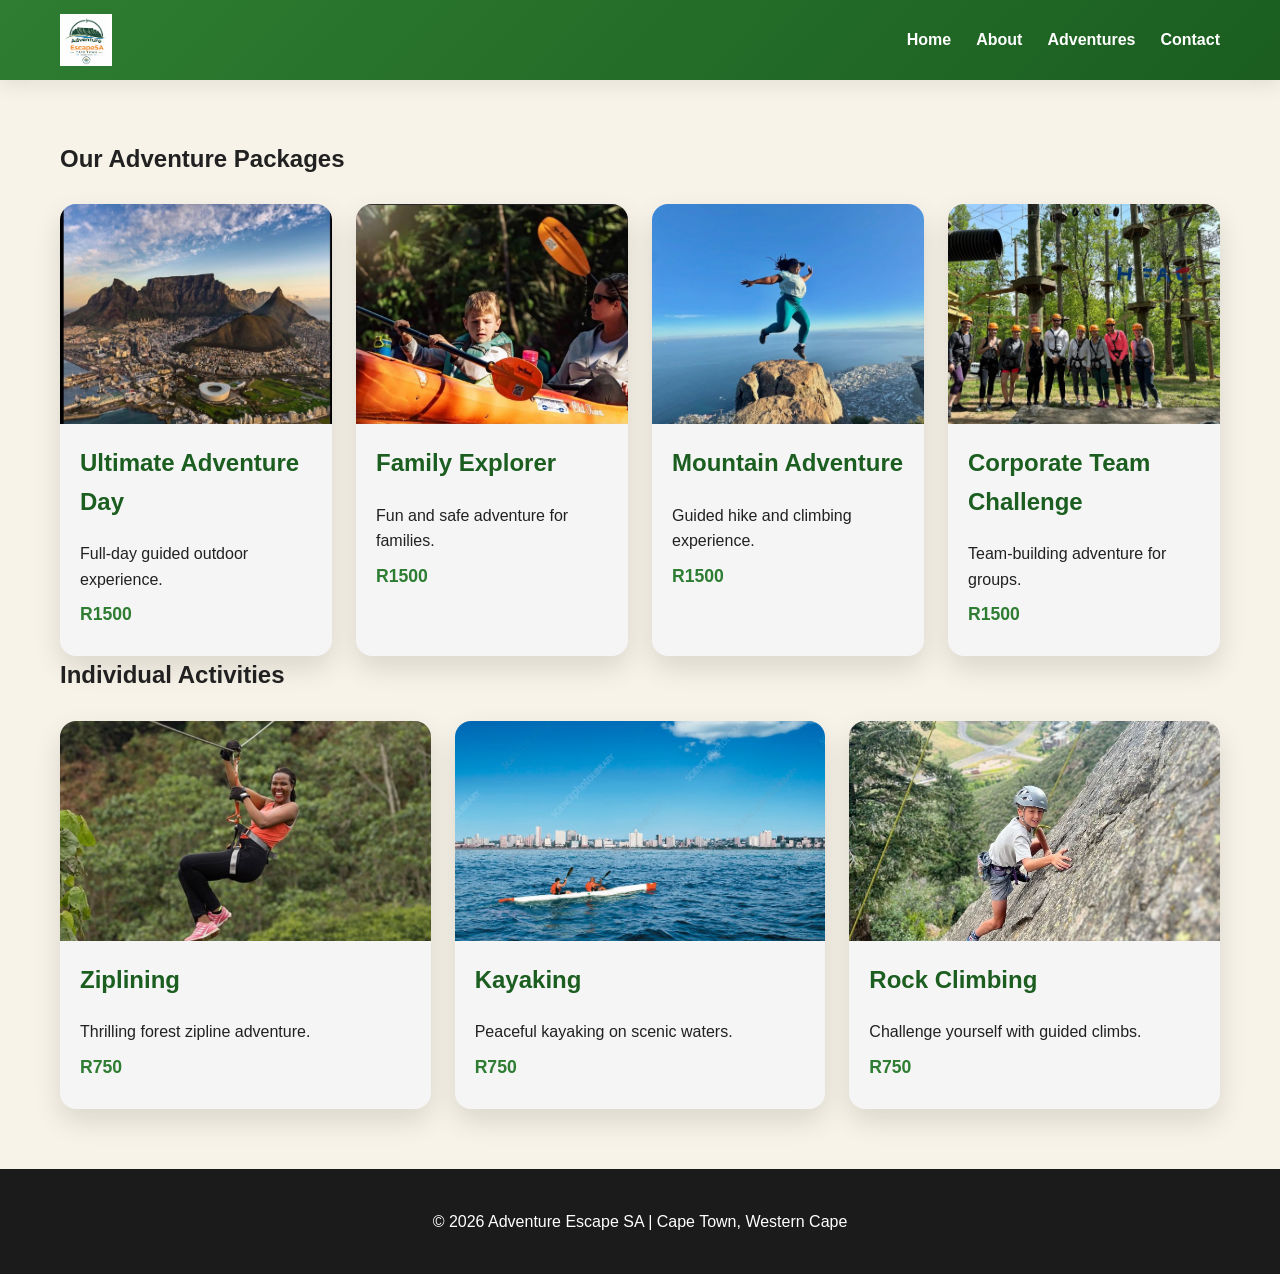
==== adventures.html @ 023061f1 "Initial website commit" ====
<!doctype html>
<html lang="en">
  <head>
    <meta charset="UTF-8" />
    <meta name="viewport" content="width=device-width, initial-scale=1.0" />
    <title>Adventures | Adventure Escape SA</title>
    <link rel="stylesheet" href="assets/css/style.css" />
  </head>
  <body>
    <header>
      <nav>
        <img
          src="assets/images/Adventure Escape SA Logo.png"
          alt="Adventure Escape SA Logo"
          class="logo"
        />
        <ul>
          <li><a href="index.html">Home</a></li>
          <li><a href="about.html">About</a></li>
          <li><a href="adventures.html">Adventures</a></li>
          <li><a href="contact.html">Contact</a></li>
        </ul>
      </nav>
    </header>

    <section class="adventures">
      <h1>Our Adventure Packages</h1>
      <div class="cards">
        <article class="card">
          <img
            src="assets/images/capetownmountain landscape.jpeg"
            alt="Ultimate Adventure Day"
          />
          <div class="card-content">
            <h2>Ultimate Adventure Day</h2>
            <p>Full-day guided outdoor experience.</p>
            <p><strong>R1500</strong></p>
          </div>
        </article>

        <article class="card">
          <img
            src="assets/images/family kayaking outdoors.jpeg"
            alt="Family Explorer"
          />
          <div class="card-content">
            <h2>Family Explorer</h2>
            <p>Fun and safe adventure for families.</p>
            <p><strong>R1500</strong></p>
          </div>
        </article>

        <article class="card">
          <img
            src="assets/images/mountain hike.jpeg"
            alt="Mountain Adventure"
          />
          <div class="card-content">
            <h2>Mountain Adventure</h2>
            <p>Guided hike and climbing experience.</p>
            <p><strong>R1500</strong></p>
          </div>
        </article>

        <article class="card">
          <img
            src="assets/images/team building outdoors.jpeg"
            alt="Corporate Team Challenge"
          />
          <div class="card-content">
            <h2>Corporate Team Challenge</h2>
            <p>Team-building adventure for groups.</p>
            <p><strong>R1500</strong></p>
          </div>
        </article>
      </div>

      <h1>Individual Activities</h1>
      <div class="cards">
        <article class="card">
          <img src="assets/images/ziplining forest.jpeg" alt="Ziplining" />
          <div class="card-content">
            <h2>Ziplining</h2>
            <p>Thrilling forest zipline adventure.</p>
            <p><strong>R750</strong></p>
          </div>
        </article>

        <article class="card">
          <img src="assets/images/kayaking river.jpeg" alt="Kayaking" />
          <div class="card-content">
            <h2>Kayaking</h2>
            <p>Peaceful kayaking on scenic waters.</p>
            <p><strong>R750</strong></p>
          </div>
        </article>

        <article class="card">
          <img
            src="assets/images/rock climbing wall.jpeg"
            alt="Rock Climbing"
          />
          <div class="card-content">
            <h2>Rock Climbing</h2>
            <p>Challenge yourself with guided climbs.</p>
            <p><strong>R750</strong></p>
          </div>
        </article>
      </div>
    </section>

    <footer>
      <p>&copy; 2026 Adventure Escape SA | Cape Town, Western Cape</p>
    </footer>
  </body>
</html>
---- assets/css/style.css ----
:root {
  --forest: #2E7D32;
  --forest-dark: #1B5E20;
  --orange: #F57C00;
  --sand: #F8F3E8;
  --white: #FFFFFF;
  --text: #212121;
  --muted: #4a4a4a;
  --card: #F5F5F5;
  --shadow: 0 12px 28px rgba(0, 0, 0, 0.12);
}

* {
  box-sizing: border-box;
}

html {
  scroll-behavior: smooth;
}

body {
  margin: 0;
  font-family: 'Poppins', sans-serif;
  background: var(--sand);
  color: var(--text);
  line-height: 1.6;
}

img {
  display: block;
  max-width: 100%;
}

a {
  text-decoration: none;
}

header {
  background: linear-gradient(135deg, var(--forest) 0%, var(--forest-dark) 100%);
  box-shadow: 0 6px 18px rgba(0, 0, 0, 0.08);
}

nav {
  max-width: 1200px;
  margin: 0 auto;
  padding: 14px 20px;
  display: flex;
  align-items: center;
  justify-content: space-between;
  gap: 20px;
}

.logo {
  height: 52px;
  width: auto;
  display: inline-block;
}

nav ul {
  display: flex;
  align-items: center;
  gap: 25px;
  list-style: none;
  margin: 0;
  padding: 0;
}

nav a {
  color: var(--white);
  font-weight: 700;
  transition: color 0.3s ease;
}

nav a:hover {
  color: var(--orange);
}

.hero {
  background: linear-gradient(rgba(22, 44, 25, 0.55), rgba(22, 44, 25, 0.55)),
    url("../images/capetownmountain landscape.jpeg") center/cover no-repeat;
  color: var(--white);
  text-align: center;
  padding: 120px 20px 100px;
}

.hero h1 {
  font-size: clamp(2.5rem, 4vw, 4rem);
  margin: 0 0 16px;
  letter-spacing: 0.04em;
}

.hero p {
  max-width: 720px;
  margin: 0 auto 24px;
  font-size: 1.15rem;
}

.btn {
  display: inline-block;
  background: var(--orange);
  color: var(--white);
  padding: 12px 26px;
  border-radius: 30px;
  font-weight: 700;
  border: none;
  cursor: pointer;
  transition: transform 0.2s ease, background 0.2s ease;
}

.btn:hover {
  background: #E36B00;
  transform: translateY(-1px);
}

section {
  max-width: 1200px;
  margin: 0 auto;
  padding: 60px 20px;
}

section h1,
section h2 {
  margin-top: 0;
}

.overview-grid,
.feature-grid,
.cards {
  display: grid;
  gap: 24px;
}

.overview-grid,
.feature-grid {
  grid-template-columns: repeat(auto-fit, minmax(220px, 1fr));
}

.overview-card,
.feature,
.card {
  background: var(--card);
  border-radius: 16px;
  box-shadow: var(--shadow);
  overflow: hidden;
}

.overview-card,
.feature {
  padding: 24px;
}

.overview-card h2,
.feature h2,
.card h2 {
  margin-top: 0;
  color: var(--forest-dark);
}

.stats {
  display: grid;
  grid-template-columns: repeat(auto-fit, minmax(200px, 1fr));
  gap: 20px;
  margin-top: 30px;
}

.stat {
  background: rgba(46, 125, 50, 0.08);
  border-left: 5px solid var(--orange);
  padding: 20px;
  border-radius: 10px;
}

.stat strong {
  display: block;
  font-size: 2rem;
  color: var(--forest);
}

.about-wrapper,
.contact-wrapper {
  display: grid;
  grid-template-columns: 1.2fr 0.8fr;
  gap: 30px;
  align-items: start;
}

.about-content,
.contact-panel {
  background: rgba(255, 255, 255, 0.7);
  border-radius: 16px;
  padding: 28px;
  box-shadow: var(--shadow);
}

.about-image {
  width: 100%;
  border-radius: 16px;
  min-height: 350px;
  object-fit: cover;
}

.cards {
  grid-template-columns: repeat(auto-fit, minmax(220px, 1fr));
  margin-top: 26px;
}

.card {
  display: flex;
  flex-direction: column;
}

.card img {
  width: 100%;
  height: 220px;
  object-fit: cover;
}

.card-content {
  padding: 20px;
}

.card-content p {
  margin: 0 0 8px;
}

.card-content strong {
  color: var(--forest);
  font-size: 1.1rem;
}

.contact-form {
  background: rgba(255, 255, 255, 0.75);
  border-radius: 16px;
  box-shadow: var(--shadow);
  padding: 28px;
  display: grid;
  gap: 16px;
}

.contact-form label {
  font-weight: 600;
}

.contact-form input,
.contact-form select,
.contact-form textarea {
  width: 100%;
  padding: 12px 14px;
  border-radius: 10px;
  border: 1px solid #d7d7d7;
  font: inherit;
}

.contact-form textarea {
  min-height: 120px;
  resize: vertical;
}

.contact-details {
  list-style: none;
  padding: 0;
  margin: 0;
  display: grid;
  gap: 12px;
}

footer {
  background: #1B1B1B;
  color: var(--white);
  text-align: center;
  padding: 24px 20px;
}

@media (max-width: 768px) {
  nav {
    flex-direction: column;
  }

  nav ul {
    flex-wrap: wrap;
    justify-content: center;
  }

  .about-wrapper,
  .contact-wrapper {
    grid-template-columns: 1fr;
  }
}
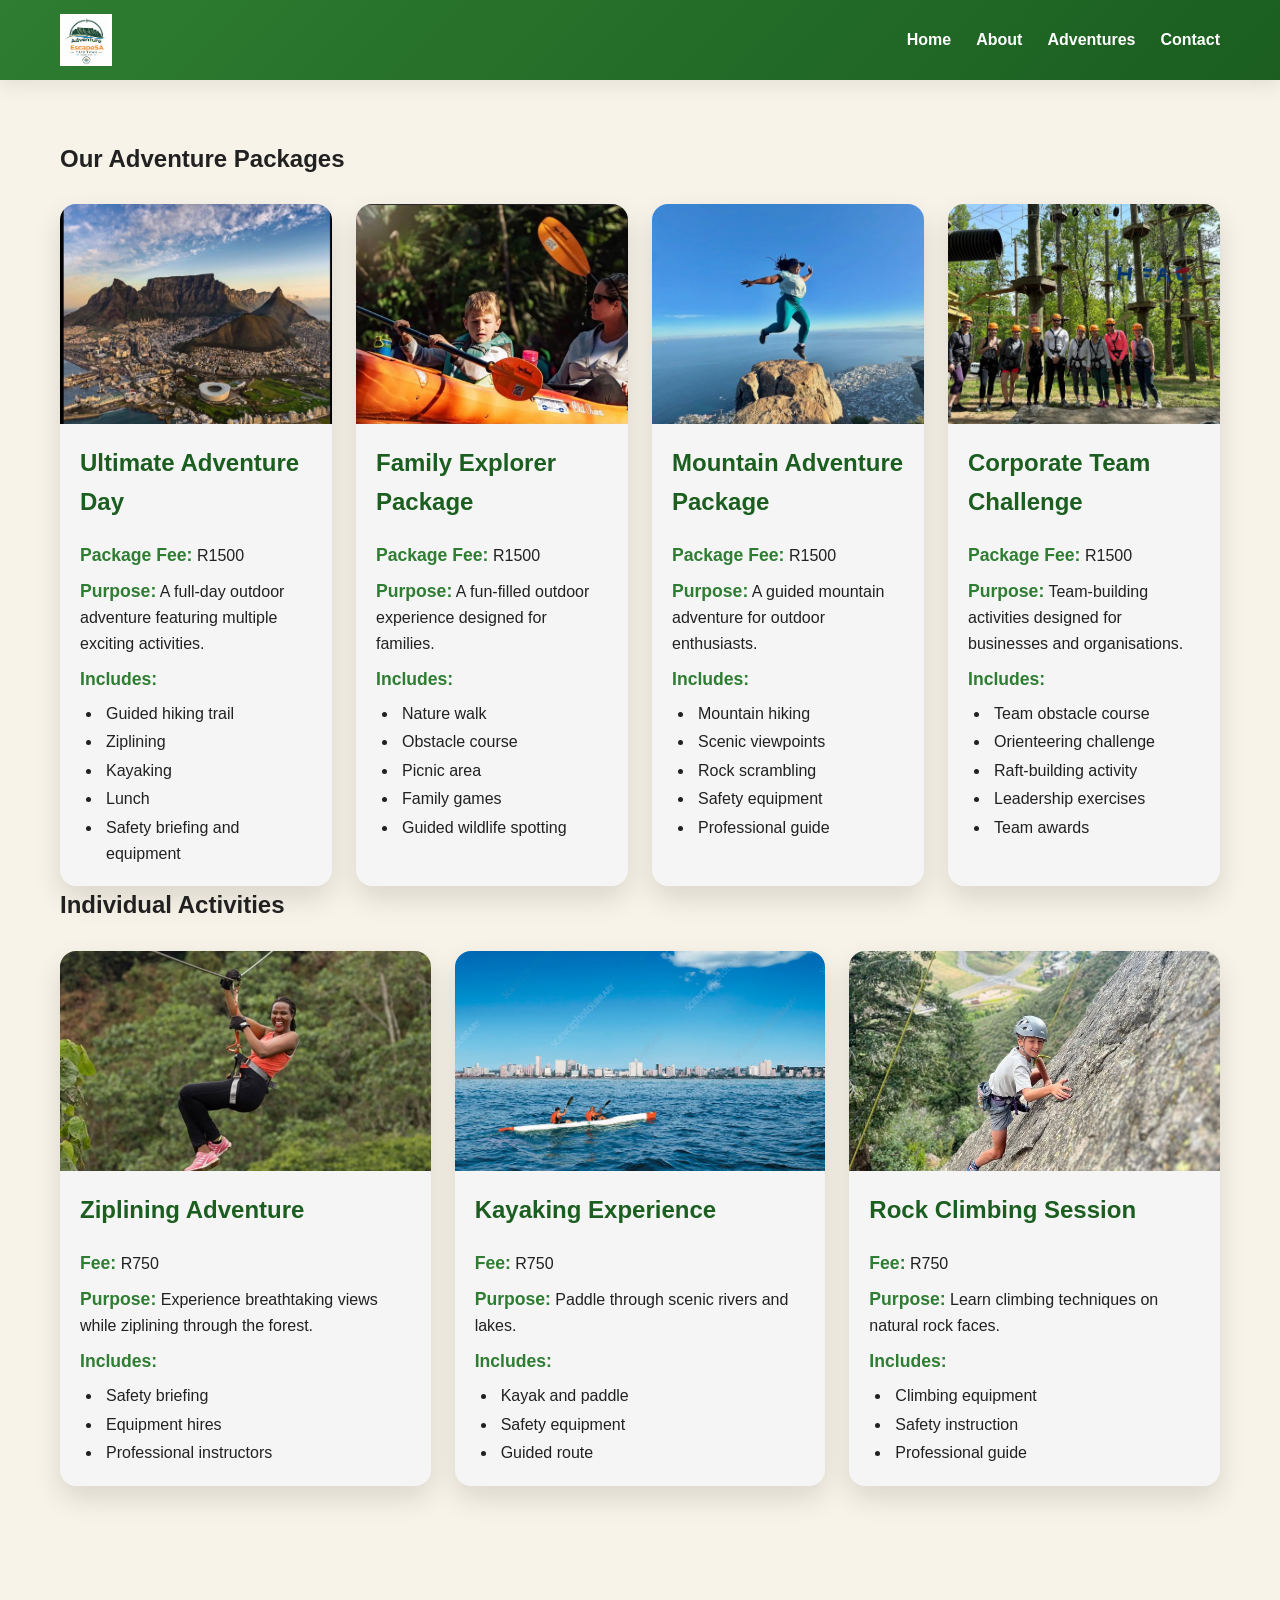
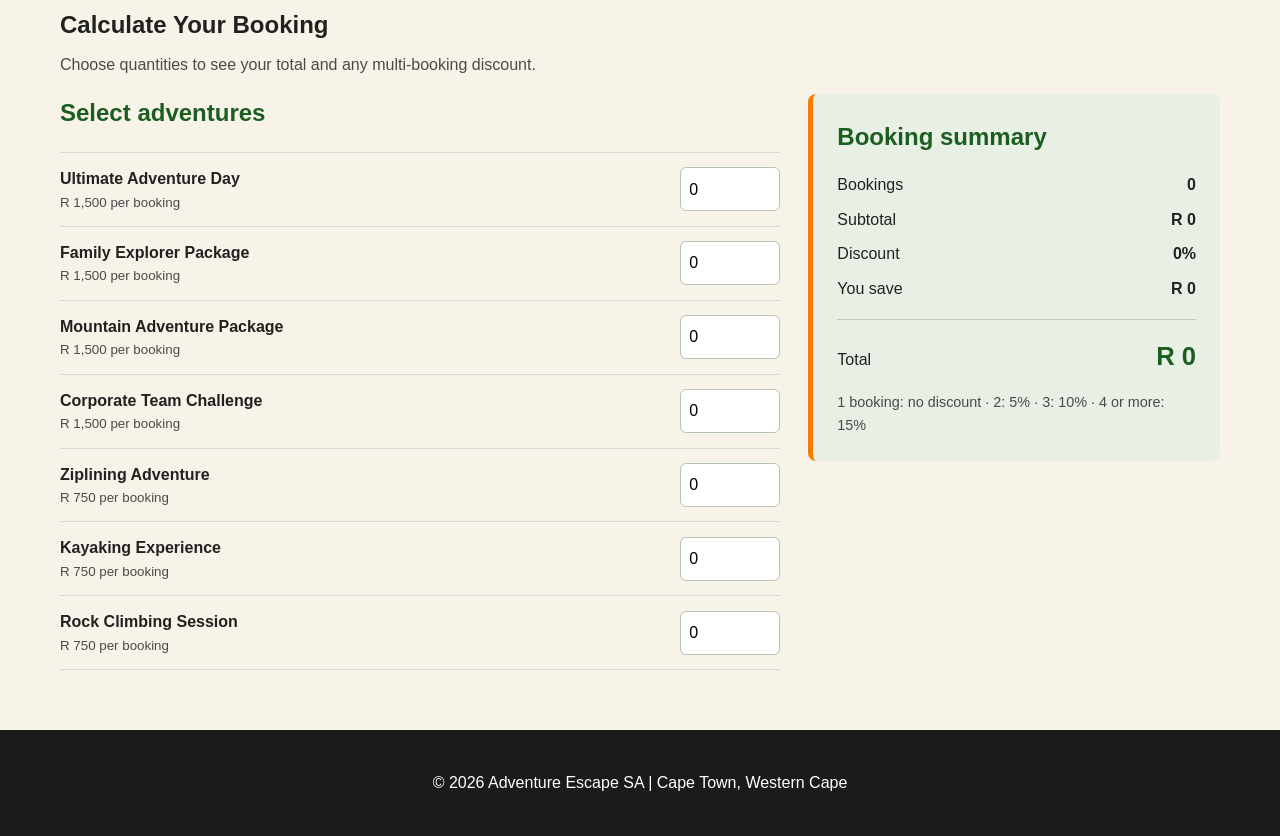
==== commit 03002a3c: "Add booking discount calculator" ====
--- a/adventures.html
+++ b/adventures.html
@@ -26,91 +26,202 @@
     <section class="adventures">
       <h1>Our Adventure Packages</h1>
       <div class="cards">
-        <article class="card">
+        <article class="card" data-price="1500">
           <img
             src="assets/images/capetownmountain landscape.jpeg"
             alt="Ultimate Adventure Day"
           />
           <div class="card-content">
             <h2>Ultimate Adventure Day</h2>
-            <p>Full-day guided outdoor experience.</p>
-            <p><strong>R1500</strong></p>
-          </div>
-        </article>
-
-        <article class="card">
+            <p><strong>Package Fee:</strong> R1500</p>
+            <p>
+              <strong>Purpose:</strong> A full-day outdoor adventure featuring
+              multiple exciting activities.
+            </p>
+            <p><strong>Includes:</strong></p>
+            <ul class="includes">
+              <li>Guided hiking trail</li>
+              <li>Ziplining</li>
+              <li>Kayaking</li>
+              <li>Lunch</li>
+              <li>Safety briefing and equipment</li>
+            </ul>
+          </div>
+        </article>
+
+        <article class="card" data-price="1500">
           <img
             src="assets/images/family kayaking outdoors.jpeg"
             alt="Family Explorer"
           />
           <div class="card-content">
-            <h2>Family Explorer</h2>
-            <p>Fun and safe adventure for families.</p>
-            <p><strong>R1500</strong></p>
-          </div>
-        </article>
-
-        <article class="card">
+            <h2>Family Explorer Package</h2>
+            <p><strong>Package Fee:</strong> R1500</p>
+            <p>
+              <strong>Purpose:</strong> A fun-filled outdoor experience designed
+              for families.
+            </p>
+            <p><strong>Includes:</strong></p>
+            <ul class="includes">
+              <li>Nature walk</li>
+              <li>Obstacle course</li>
+              <li>Picnic area</li>
+              <li>Family games</li>
+              <li>Guided wildlife spotting</li>
+            </ul>
+          </div>
+        </article>
+
+        <article class="card" data-price="1500">
           <img
             src="assets/images/mountain hike.jpeg"
             alt="Mountain Adventure"
           />
           <div class="card-content">
-            <h2>Mountain Adventure</h2>
-            <p>Guided hike and climbing experience.</p>
-            <p><strong>R1500</strong></p>
-          </div>
-        </article>
-
-        <article class="card">
+            <h2>Mountain Adventure Package</h2>
+            <p><strong>Package Fee:</strong> R1500</p>
+            <p>
+              <strong>Purpose:</strong> A guided mountain adventure for outdoor
+              enthusiasts.
+            </p>
+            <p><strong>Includes:</strong></p>
+            <ul class="includes">
+              <li>Mountain hiking</li>
+              <li>Scenic viewpoints</li>
+              <li>Rock scrambling</li>
+              <li>Safety equipment</li>
+              <li>Professional guide</li>
+            </ul>
+          </div>
+        </article>
+
+        <article class="card" data-price="1500">
           <img
             src="assets/images/team building outdoors.jpeg"
             alt="Corporate Team Challenge"
           />
           <div class="card-content">
             <h2>Corporate Team Challenge</h2>
-            <p>Team-building adventure for groups.</p>
-            <p><strong>R1500</strong></p>
+            <p><strong>Package Fee:</strong> R1500</p>
+            <p>
+              <strong>Purpose:</strong> Team-building activities designed for
+              businesses and organisations.
+            </p>
+            <p><strong>Includes:</strong></p>
+            <ul class="includes">
+              <li>Team obstacle course</li>
+              <li>Orienteering challenge</li>
+              <li>Raft-building activity</li>
+              <li>Leadership exercises</li>
+              <li>Team awards</li>
+            </ul>
           </div>
         </article>
       </div>
 
       <h1>Individual Activities</h1>
       <div class="cards">
-        <article class="card">
+        <article class="card" data-price="750">
           <img src="assets/images/ziplining forest.jpeg" alt="Ziplining" />
           <div class="card-content">
-            <h2>Ziplining</h2>
-            <p>Thrilling forest zipline adventure.</p>
-            <p><strong>R750</strong></p>
-          </div>
-        </article>
-
-        <article class="card">
+            <h2>Ziplining Adventure</h2>
+            <p><strong>Fee:</strong> R750</p>
+            <p>
+              <strong>Purpose:</strong> Experience breathtaking views while
+              ziplining through the forest.
+            </p>
+            <p><strong>Includes:</strong></p>
+            <ul class="includes">
+              <li>Safety briefing</li>
+              <li>Equipment hires</li>
+              <li>Professional instructors</li>
+            </ul>
+          </div>
+        </article>
+
+        <article class="card" data-price="750">
           <img src="assets/images/kayaking river.jpeg" alt="Kayaking" />
           <div class="card-content">
-            <h2>Kayaking</h2>
-            <p>Peaceful kayaking on scenic waters.</p>
-            <p><strong>R750</strong></p>
-          </div>
-        </article>
-
-        <article class="card">
+            <h2>Kayaking Experience</h2>
+            <p><strong>Fee:</strong> R750</p>
+            <p>
+              <strong>Purpose:</strong> Paddle through scenic rivers and lakes.
+            </p>
+            <p><strong>Includes:</strong></p>
+            <ul class="includes">
+              <li>Kayak and paddle</li>
+              <li>Safety equipment</li>
+              <li>Guided route</li>
+            </ul>
+          </div>
+        </article>
+
+        <article class="card" data-price="750">
           <img
             src="assets/images/rock climbing wall.jpeg"
             alt="Rock Climbing"
           />
           <div class="card-content">
-            <h2>Rock Climbing</h2>
-            <p>Challenge yourself with guided climbs.</p>
-            <p><strong>R750</strong></p>
-          </div>
-        </article>
+            <h2>Rock Climbing Session</h2>
+            <p><strong>Fee:</strong> R750</p>
+            <p>
+              <strong>Purpose:</strong> Learn climbing techniques on natural
+              rock faces.
+            </p>
+            <p><strong>Includes:</strong></p>
+            <ul class="includes">
+              <li>Climbing equipment</li>
+              <li>Safety instruction</li>
+              <li>Professional guide</li>
+            </ul>
+          </div>
+        </article>
+      </div>
+    </section>
+
+    <section class="booking-calculator" aria-labelledby="calculator-title">
+      <h1 id="calculator-title">Calculate Your Booking</h1>
+      <p class="calculator-intro">
+        Choose quantities to see your total and any multi-booking discount.
+      </p>
+      <div class="calculator-layout">
+        <div>
+          <h2>Select adventures</h2>
+          <div id="booking-options" class="booking-options"></div>
+        </div>
+        <aside class="calculator-summary" aria-live="polite">
+          <h2>Booking summary</h2>
+          <dl>
+            <div>
+              <dt>Bookings</dt>
+              <dd id="booking-count">0</dd>
+            </div>
+            <div>
+              <dt>Subtotal</dt>
+              <dd id="booking-subtotal">R0</dd>
+            </div>
+            <div>
+              <dt>Discount</dt>
+              <dd id="booking-discount">0%</dd>
+            </div>
+            <div>
+              <dt>You save</dt>
+              <dd id="booking-savings">R0</dd>
+            </div>
+          </dl>
+          <p class="booking-total">
+            <span>Total</span><strong id="booking-total">R0</strong>
+          </p>
+          <p class="discount-rules">
+            1 booking: no discount · 2: 5% · 3: 10% · 4 or more: 15%
+          </p>
+        </aside>
       </div>
     </section>
 
     <footer>
       <p>&copy; 2026 Adventure Escape SA | Cape Town, Western Cape</p>
     </footer>
+    <script src="assets/js/calculator.js" defer></script>
   </body>
 </html>
--- a/assets/css/style.css
+++ b/assets/css/style.css
@@ -1,12 +1,12 @@
 :root {
-  --forest: #2E7D32;
-  --forest-dark: #1B5E20;
-  --orange: #F57C00;
-  --sand: #F8F3E8;
-  --white: #FFFFFF;
+  --forest: #2e7d32;
+  --forest-dark: #1b5e20;
+  --orange: #f57c00;
+  --sand: #f8f3e8;
+  --white: #ffffff;
   --text: #212121;
   --muted: #4a4a4a;
-  --card: #F5F5F5;
+  --card: #f5f5f5;
   --shadow: 0 12px 28px rgba(0, 0, 0, 0.12);
 }
 
@@ -20,7 +20,7 @@
 
 body {
   margin: 0;
-  font-family: 'Poppins', sans-serif;
+  font-family: "Poppins", sans-serif;
   background: var(--sand);
   color: var(--text);
   line-height: 1.6;
@@ -36,7 +36,11 @@
 }
 
 header {
-  background: linear-gradient(135deg, var(--forest) 0%, var(--forest-dark) 100%);
+  background: linear-gradient(
+    135deg,
+    var(--forest) 0%,
+    var(--forest-dark) 100%
+  );
   box-shadow: 0 6px 18px rgba(0, 0, 0, 0.08);
 }
 
@@ -76,7 +80,8 @@
 }
 
 .hero {
-  background: linear-gradient(rgba(22, 44, 25, 0.55), rgba(22, 44, 25, 0.55)),
+  background:
+    linear-gradient(rgba(22, 44, 25, 0.55), rgba(22, 44, 25, 0.55)),
     url("../images/capetownmountain landscape.jpeg") center/cover no-repeat;
   color: var(--white);
   text-align: center;
@@ -104,11 +109,13 @@
   font-weight: 700;
   border: none;
   cursor: pointer;
-  transition: transform 0.2s ease, background 0.2s ease;
+  transition:
+    transform 0.2s ease,
+    background 0.2s ease;
 }
 
 .btn:hover {
-  background: #E36B00;
+  background: #e36b00;
   transform: translateY(-1px);
 }
 
@@ -221,6 +228,17 @@
 
 .card-content p {
   margin: 0 0 8px;
+}
+
+.card-content .includes {
+  display: grid;
+  gap: 3px;
+  margin: 0;
+  padding-left: 22px;
+}
+
+.card-content .includes li {
+  padding-left: 4px;
 }
 
 .card-content strong {
@@ -264,8 +282,104 @@
   gap: 12px;
 }
 
+.calculator-intro {
+  margin-top: -12px;
+  color: var(--muted);
+}
+
+.calculator-layout {
+  display: grid;
+  grid-template-columns: minmax(0, 1.4fr) minmax(260px, 0.8fr);
+  gap: 28px;
+  align-items: start;
+}
+
+.calculator-layout h2 {
+  color: var(--forest-dark);
+}
+
+.booking-options {
+  display: grid;
+  border-top: 1px solid #d7d7d7;
+}
+
+.booking-option {
+  display: grid;
+  grid-template-columns: minmax(0, 1fr) 100px;
+  gap: 16px;
+  align-items: center;
+  padding: 13px 0;
+  border-bottom: 1px solid #d7d7d7;
+  cursor: pointer;
+}
+
+.booking-option span {
+  display: grid;
+}
+
+.booking-option small {
+  color: var(--muted);
+}
+
+.booking-option input {
+  width: 100%;
+  min-height: 44px;
+  padding: 8px;
+  border: 1px solid #b7c3b5;
+  border-radius: 6px;
+  font: inherit;
+}
+
+.calculator-summary {
+  padding: 24px;
+  background: #e8efe5;
+  border-left: 5px solid var(--orange);
+  border-radius: 8px;
+}
+
+.calculator-summary h2 {
+  margin-bottom: 16px;
+}
+
+.calculator-summary dl {
+  display: grid;
+  gap: 9px;
+  margin: 0;
+}
+
+.calculator-summary dl div,
+.booking-total {
+  display: flex;
+  justify-content: space-between;
+  gap: 12px;
+  margin: 0;
+}
+
+.calculator-summary dd {
+  margin: 0;
+  font-weight: 700;
+}
+
+.booking-total {
+  align-items: baseline;
+  margin-top: 18px;
+  padding-top: 16px;
+  border-top: 1px solid #bdcbb9;
+}
+
+.booking-total strong {
+  color: var(--forest-dark);
+  font-size: 1.6rem;
+}
+
+.discount-rules {
+  margin: 14px 0 0;
+  color: var(--muted);
+  font-size: 0.9rem;
+}
+
 footer {
-  background: #1B1B1B;
+  background: #1b1b1b;
   color: var(--white);
   text-align: center;
   padding: 24px 20px;
@@ -285,4 +399,8 @@
   .contact-wrapper {
     grid-template-columns: 1fr;
   }
-} 
+
+  .calculator-layout {
+    grid-template-columns: 1fr;
+  }
+}
